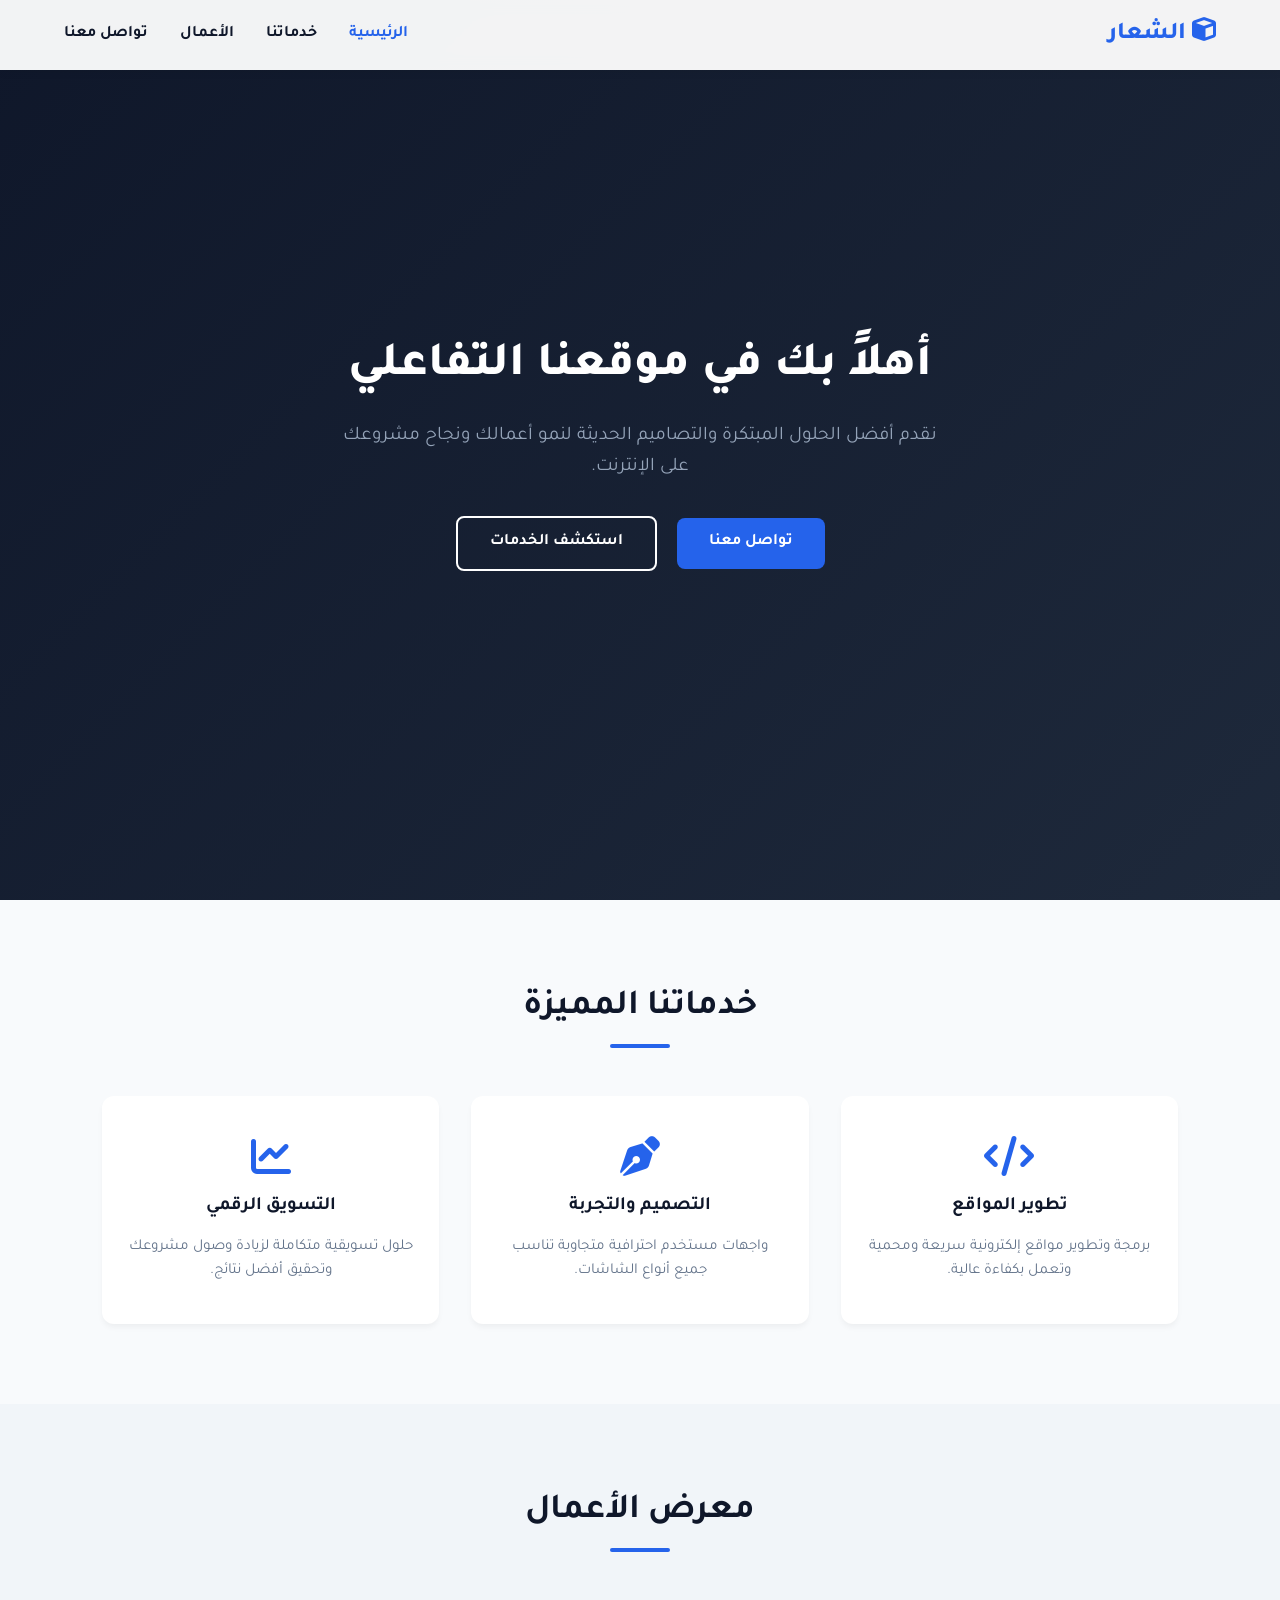
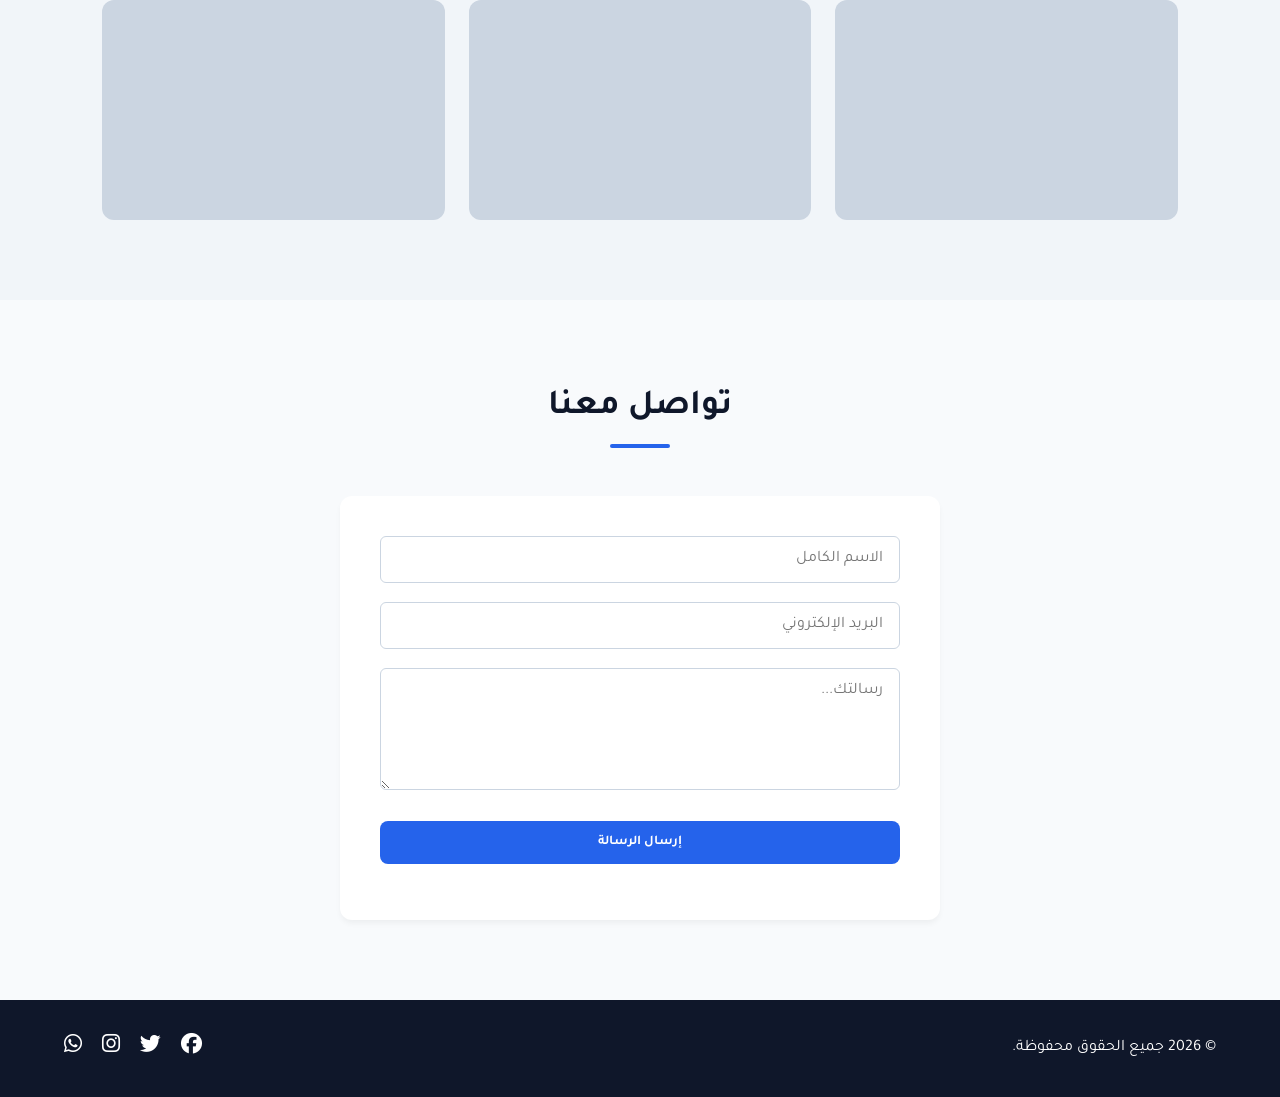
==== index.html @ 65fe2317 "Add files via upload" ====
<!DOCTYPE html>
<html lang="ar" dir="rtl">
<head>
    <meta charset="UTF-8">
    <meta name="viewport" content="width=device-width, initial-scale=1.0">
    <title>موقعي التفاعلي</title>
    <link rel="stylesheet" href="style.css">
    <!-- أيقونات FontAwesome -->
    <link rel="stylesheet" href="https://cdnjs.cloudflare.com/ajax/libs/font-awesome/6.4.0/css/all.min.css">
</head>
<body>

    <!-- شريط الملاحة Top Navigation Bar -->
    <nav class="navbar">
        <div class="logo">
            <i class="fa-solid fa-cube"></i> الشعار
        </div>
        <ul class="nav-links" id="navLinks">
            <li><a href="#home" class="active">الرئيسية</a></li>
            <li><a href="#services">خدماتنا</a></li>
            <li><a href="#portfolio">الأعمال</a></li>
            <li><a href="#contact">تواصل معنا</a></li>
        </ul>
        <div class="menu-toggle" id="mobileMenu">
            <i class="fa-solid fa-bars"></i>
        </div>
    </nav>

    <!-- قسم الهيرو / الواجهة الرئيسية -->
    <header id="home" class="hero">
        <div class="hero-content">
            <h1>أهلاً بك في موقعنا التفاعلي</h1>
            <p>نقدم أفضل الحلول المبتكرة والتصاميم الحديثة لنمو أعمالك ونجاح مشروعك على الإنترنت.</p>
            <div class="hero-buttons">
                <a href="#contact" class="btn btn-primary">تواصل معنا</a>
                <a href="#services" class="btn btn-secondary">استكشف الخدمات</a>
            </div>
        </div>
    </header>

    <!-- قسم الخدمات (بطاقات تفاعلية) -->
    <section id="services" class="section">
        <h2 class="section-title">خدماتنا المميزة</h2>
        <div class="cards-grid">
            <div class="card">
                <i class="fa-solid fa-code card-icon"></i>
                <h3>تطوير المواقع</h3>
                <p>برمجة وتطوير مواقع إلكترونية سريعة ومحمية وتعمل بكفاءة عالية.</p>
            </div>
            <div class="card">
                <i class="fa-solid fa-pen-nib card-icon"></i>
                <h3>التصميم والتجربة</h3>
                <p>واجهات مستخدم احترافية متجاوبة تناسب جميع أنواع الشاشات.</p>
            </div>
            <div class="card">
                <i class="fa-solid fa-chart-line card-icon"></i>
                <h3>التسويق الرقمي</h3>
                <p>حلول تسويقية متكاملة لزيادة وصول مشروعك وتحقيق أفضل نتائج.</p>
            </div>
        </div>
    </section>

    <!-- قسم المعرض / الأعمال -->
    <section id="portfolio" class="section bg-alt">
        <h2 class="section-title">معرض الأعمال</h2>
        <div class="portfolio-grid">
            <div class="portfolio-item">
                <div class="portfolio-overlay">
                    <h3>مشروع رقم 1</h3>
                    <p>تصميم هوية وتطبيق متكامل</p>
                </div>
            </div>
            <div class="portfolio-item">
                <div class="portfolio-overlay">
                    <h3>مشروع رقم 2</h3>
                    <p>منصة إلكترونية تفاعلية</p>
                </div>
            </div>
            <div class="portfolio-item">
                <div class="portfolio-overlay">
                    <h3>مشروع رقم 3</h3>
                    <p>واجهة نظام إدارة وتصفح</p>
                </div>
            </div>
        </div>
    </section>

    <!-- قسم التواصل (نموذج تفاعلي) -->
    <section id="contact" class="section">
        <h2 class="section-title">تواصل معنا</h2>
        <form class="contact-form" id="contactForm">
            <div class="input-group">
                <input type="text" id="name" placeholder="الاسم الكامل" required>
            </div>
            <div class="input-group">
                <input type="email" id="email" placeholder="البريد الإلكتروني" required>
            </div>
            <div class="input-group">
                <textarea id="message" rows="5" placeholder="رسالتك..." required></textarea>
            </div>
            <button type="submit" class="btn btn-primary btn-full">إرسال الرسالة</button>
            <p class="form-feedback" id="formFeedback"></p>
        </form>
    </section>

    <!-- الفوتر Footer -->
    <footer class="footer">
        <p>&copy; 2026 جميع الحقوق محفوظة.</p>
        <div class="social-links">
            <a href="#"><i class="fa-brands fa-facebook"></i></a>
            <a href="#"><i class="fa-brands fa-twitter"></i></a>
            <a href="#"><i class="fa-brands fa-instagram"></i></a>
            <a href="#"><i class="fa-brands fa-whatsapp"></i></a>
        </div>
    </footer>

    <script src="script.js"></script>
</body>
</html>
---- style.css ----
/* إعدادات الخطوط والمتغيرات العامة */
@import url('https://fonts.googleapis.com/css2?family=Tajawal:wght@400;500;700;800&display=swap');

:root {
    --primary-color: #2563eb;
    --primary-dark: #1d4ed8;
    --secondary-color: #0f172a;
    --bg-light: #f8fafc;
    --bg-white: #ffffff;
    --text-color: #334155;
    --text-light: #64748b;
    --transition: all 0.3s ease;
}

* {
    margin: 0;
    padding: 0;
    box-sizing: border-box;
    font-family: 'Tajawal', sans-serif;
}

html {
    scroll-behavior: smooth;
}

body {
    background-color: var(--bg-light);
    color: var(--text-color);
    line-height: 1.6;
}

/* شريط الملاحة */
.navbar {
    position: fixed;
    top: 0;
    width: 100%;
    display: flex;
    justify-content: space-between;
    align-items: center;
    padding: 1rem 5%;
    background-color: rgba(255, 255, 255, 0.95);
    backdrop-filter: blur(8px);
    box-shadow: 0 2px 10px rgba(0, 0, 0, 0.05);
    z-index: 1000;
}

.logo {
    font-size: 1.5rem;
    font-weight: 800;
    color: var(--primary-color);
}

.nav-links {
    display: flex;
    list-style: none;
    gap: 2rem;
}

.nav-links a {
    text-decoration: none;
    color: var(--secondary-color);
    font-weight: 600;
    transition: var(--transition);
}

.nav-links a:hover,
.nav-links a.active {
    color: var(--primary-color);
}

.menu-toggle {
    display: none;
    font-size: 1.5rem;
    cursor: pointer;
    color: var(--secondary-color);
}

/* قسم الهيرو */
.hero {
    height: 100vh;
    display: flex;
    justify-content: center;
    align-items: center;
    text-align: center;
    background: linear-gradient(135deg, #0f172a 0%, #1e293b 100%);
    color: #ffffff;
    padding: 0 1rem;
}

.hero-content h1 {
    font-size: 3rem;
    font-weight: 800;
    margin-bottom: 1rem;
}

.hero-content p {
    font-size: 1.2rem;
    color: #94a3b8;
    max-width: 600px;
    margin: 0 auto 2rem;
}

/* الأزرار العامة */
.btn {
    display: inline-block;
    padding: 0.8rem 2rem;
    border-radius: 8px;
    text-decoration: none;
    font-weight: 700;
    transition: var(--transition);
    border: none;
    cursor: pointer;
}

.btn-primary {
    background-color: var(--primary-color);
    color: white;
}

.btn-primary:hover {
    background-color: var(--primary-dark);
    transform: translateY(-2px);
}

.btn-secondary {
    background-color: transparent;
    color: white;
    border: 2px solid white;
    margin-right: 1rem;
}

.btn-secondary:hover {
    background-color: white;
    color: var(--secondary-color);
}

/* أقسام الموقع العامة */
.section {
    padding: 5rem 8%;
}

.bg-alt {
    background-color: #f1f5f9;
}

.section-title {
    text-align: center;
    font-size: 2.2rem;
    margin-bottom: 3rem;
    color: var(--secondary-color);
    position: relative;
}

.section-title::after {
    content: '';
    display: block;
    width: 60px;
    height: 4px;
    background-color: var(--primary-color);
    margin: 0.5rem auto 0;
    border-radius: 2px;
}

/* شبكة البطاقات (الخدمات) */
.cards-grid {
    display: grid;
    grid-template-columns: repeat(auto-fit, minmax(280px, 1fr));
    gap: 2rem;
}

.card {
    background: var(--bg-white);
    padding: 2.5rem 1.5rem;
    border-radius: 12px;
    text-align: center;
    box-shadow: 0 4px 6px -1px rgba(0,0,0,0.05);
    transition: var(--transition);
}

.card:hover {
    transform: translateY(-8px);
    box-shadow: 0 20px 25px -5px rgba(0,0,0,0.1);
}

.card-icon {
    font-size: 2.5rem;
    color: var(--primary-color);
    margin-bottom: 1rem;
}

.card h3 {
    margin-bottom: 0.8rem;
    color: var(--secondary-color);
}

.card p {
    color: var(--text-light);
    font-size: 0.95rem;
}

/* معرض الأعمال */
.portfolio-grid {
    display: grid;
    grid-template-columns: repeat(auto-fit, minmax(300px, 1fr));
    gap: 1.5rem;
}

.portfolio-item {
    height: 220px;
    background-color: #cbd5e1;
    border-radius: 12px;
    position: relative;
    overflow: hidden;
    background-size: cover;
    background-position: center;
}

.portfolio-overlay {
    position: absolute;
    top: 0; left: 0; right: 0; bottom: 0;
    background: rgba(15, 23, 42, 0.8);
    display: flex;
    flex-direction: column;
    justify-content: center;
    align-items: center;
    color: white;
    opacity: 0;
    transition: var(--transition);
}

.portfolio-item:hover .portfolio-overlay {
    opacity: 1;
}

/* نموذج التواصل */
.contact-form {
    max-width: 600px;
    margin: 0 auto;
    background: var(--bg-white);
    padding: 2.5rem;
    border-radius: 12px;
    box-shadow: 0 4px 6px -1px rgba(0,0,0,0.05);
}

.input-group {
    margin-bottom: 1.2rem;
}

.input-group input,
.input-group textarea {
    width: 100%;
    padding: 0.8rem 1rem;
    border: 1px solid #cbd5e1;
    border-radius: 6px;
    outline: none;
    font-size: 1rem;
    transition: var(--transition);
}

.input-group input:focus,
.input-group textarea:focus {
    border-color: var(--primary-color);
    box-shadow: 0 0 0 3px rgba(37, 99, 235, 0.2);
}

.btn-full {
    width: 100%;
}

.form-feedback {
    margin-top: 1rem;
    text-align: center;
    font-weight: 600;
}

/* الفوتر */
.footer {
    background-color: var(--secondary-color);
    color: white;
    padding: 2rem 5%;
    display: flex;
    justify-content: space-between;
    align-items: center;
    flex-wrap: wrap;
    gap: 1rem;
}

.social-links a {
    color: white;
    font-size: 1.3rem;
    margin-right: 1rem;
    transition: var(--transition);
}

.social-links a:hover {
    color: var(--primary-color);
}

/* تصميم تجاوب الجوال (Media Queries) */
@media (max-width: 768px) {
    .menu-toggle {
        display: block;
    }

    .nav-links {
        position: absolute;
        top: 100%;
        right: 0;
        width: 100%;
        background-color: var(--bg-white);
        flex-direction: column;
        align-items: center;
        padding: 1.5rem 0;
        gap: 1.5rem;
        box-shadow: 0 4px 6px rgba(0,0,0,0.1);
        display: none; /* إخفاء في وضع الجوال */
    }

    .nav-links.active {
        display: flex; /* إظهار القائمة عند الضغط على زر الجوال */
    }

    .hero-content h1 {
        font-size: 2rem;
    }

    .btn-secondary {
        margin-right: 0;
        margin-top: 0.8rem;
    }

    .footer {
        flex-direction: column;
        text-align: center;
    }
}
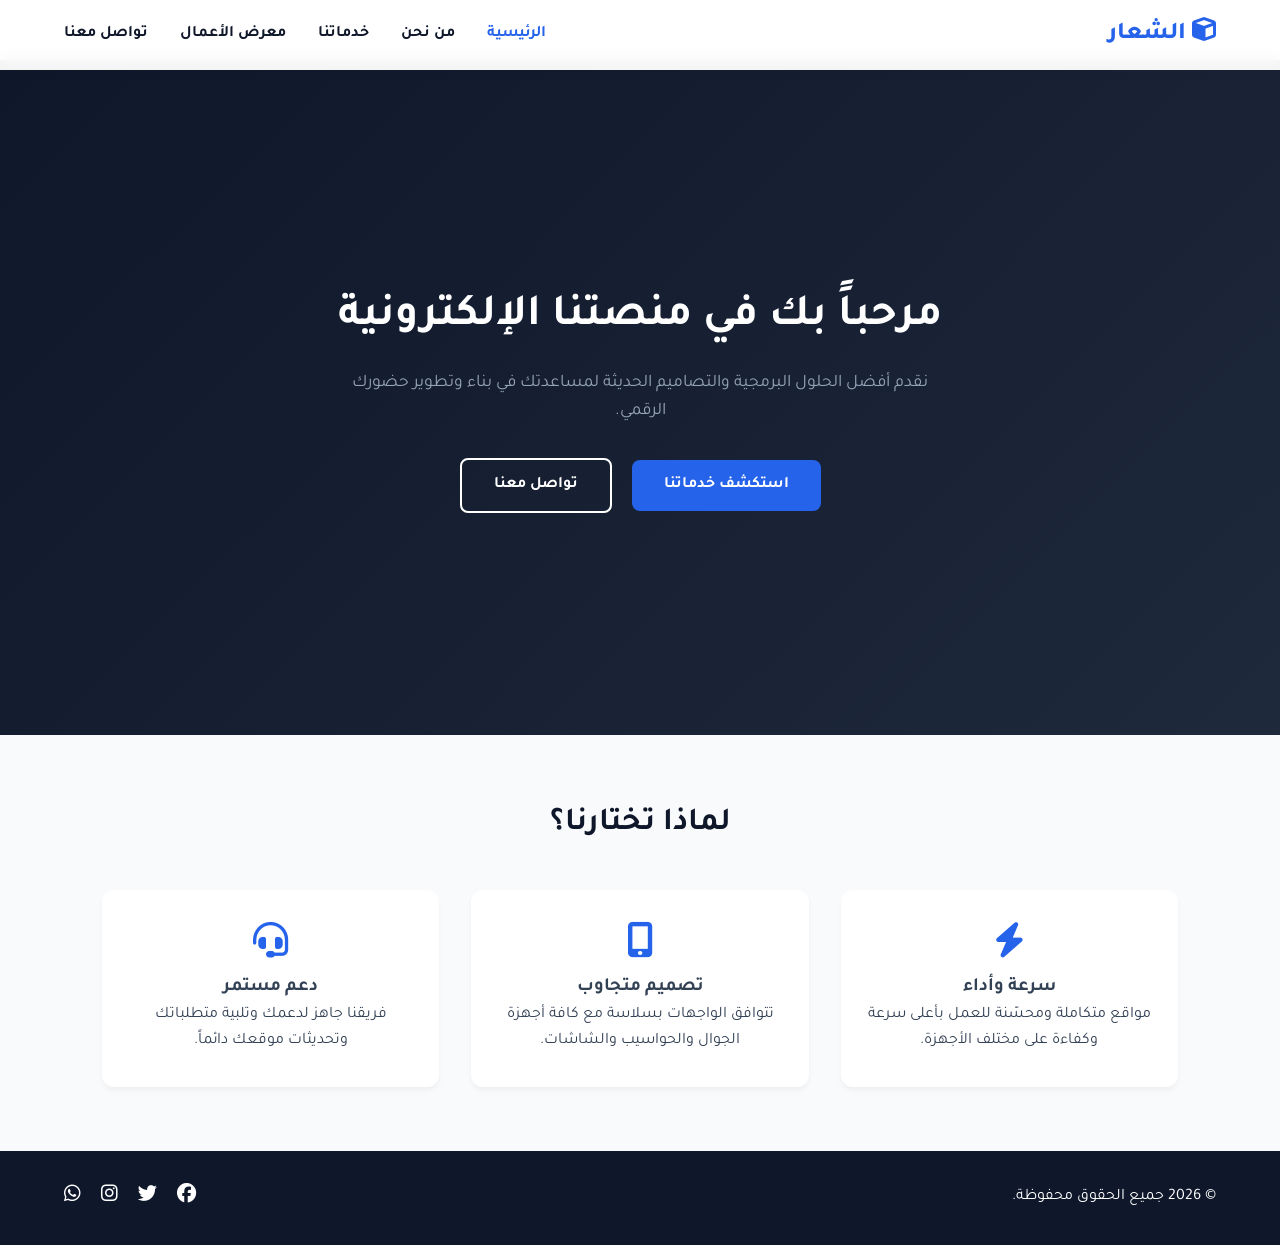
==== commit b4d98184: "Add files via upload" ====
--- a/index.html
+++ b/index.html
@@ -3,107 +3,64 @@
 <head>
     <meta charset="UTF-8">
     <meta name="viewport" content="width=device-width, initial-scale=1.0">
-    <title>موقعي التفاعلي</title>
+    <title>الرئيسية - موقعي</title>
     <link rel="stylesheet" href="style.css">
-    <!-- أيقونات FontAwesome -->
     <link rel="stylesheet" href="https://cdnjs.cloudflare.com/ajax/libs/font-awesome/6.4.0/css/all.min.css">
 </head>
 <body>
 
-    <!-- شريط الملاحة Top Navigation Bar -->
+    <!-- Header / Navbar -->
     <nav class="navbar">
         <div class="logo">
-            <i class="fa-solid fa-cube"></i> الشعار
+            <a href="index.html"><i class="fa-solid fa-cube"></i> الشعار</a>
         </div>
         <ul class="nav-links" id="navLinks">
-            <li><a href="#home" class="active">الرئيسية</a></li>
-            <li><a href="#services">خدماتنا</a></li>
-            <li><a href="#portfolio">الأعمال</a></li>
-            <li><a href="#contact">تواصل معنا</a></li>
+            <li><a href="index.html" class="active">الرئيسية</a></li>
+            <li><a href="about.html">من نحن</a></li>
+            <li><a href="services.html">خدماتنا</a></li>
+            <li><a href="portfolio.html">معرض الأعمال</a></li>
+            <li><a href="contact.html">تواصل معنا</a></li>
         </ul>
         <div class="menu-toggle" id="mobileMenu">
             <i class="fa-solid fa-bars"></i>
         </div>
     </nav>
 
-    <!-- قسم الهيرو / الواجهة الرئيسية -->
-    <header id="home" class="hero">
+    <!-- Hero Section -->
+    <header class="hero">
         <div class="hero-content">
-            <h1>أهلاً بك في موقعنا التفاعلي</h1>
-            <p>نقدم أفضل الحلول المبتكرة والتصاميم الحديثة لنمو أعمالك ونجاح مشروعك على الإنترنت.</p>
+            <h1>مرحباً بك في منصتنا الإلكترونية</h1>
+            <p>نقدم أفضل الحلول البرمجية والتصاميم الحديثة لمساعدتك في بناء وتطوير حضورك الرقمي.</p>
             <div class="hero-buttons">
-                <a href="#contact" class="btn btn-primary">تواصل معنا</a>
-                <a href="#services" class="btn btn-secondary">استكشف الخدمات</a>
+                <a href="services.html" class="btn btn-primary">استكشف خدماتنا</a>
+                <a href="contact.html" class="btn btn-secondary">تواصل معنا</a>
             </div>
         </div>
     </header>
 
-    <!-- قسم الخدمات (بطاقات تفاعلية) -->
-    <section id="services" class="section">
-        <h2 class="section-title">خدماتنا المميزة</h2>
+    <!-- Features Section -->
+    <section class="section">
+        <h2 class="section-title">لماذا تختارنا؟</h2>
         <div class="cards-grid">
             <div class="card">
-                <i class="fa-solid fa-code card-icon"></i>
-                <h3>تطوير المواقع</h3>
-                <p>برمجة وتطوير مواقع إلكترونية سريعة ومحمية وتعمل بكفاءة عالية.</p>
+                <i class="fa-solid fa-bolt card-icon"></i>
+                <h3>سرعة وأداء</h3>
+                <p>مواقع متكاملة ومحسّنة للعمل بأعلى سرعة وكفاءة على مختلف الأجهزة.</p>
             </div>
             <div class="card">
-                <i class="fa-solid fa-pen-nib card-icon"></i>
-                <h3>التصميم والتجربة</h3>
-                <p>واجهات مستخدم احترافية متجاوبة تناسب جميع أنواع الشاشات.</p>
+                <i class="fa-solid fa-mobile-screen-button card-icon"></i>
+                <h3>تصميم متجاوب</h3>
+                <p>تتوافق الواجهات بسلاسة مع كافة أجهزة الجوال والحواسيب والشاشات.</p>
             </div>
             <div class="card">
-                <i class="fa-solid fa-chart-line card-icon"></i>
-                <h3>التسويق الرقمي</h3>
-                <p>حلول تسويقية متكاملة لزيادة وصول مشروعك وتحقيق أفضل نتائج.</p>
+                <i class="fa-solid fa-headset card-icon"></i>
+                <h3>دعم مستمر</h3>
+                <p>فريقنا جاهز لدعمك وتلبية متطلباتك وتحديثات موقعك دائماً.</p>
             </div>
         </div>
     </section>
 
-    <!-- قسم المعرض / الأعمال -->
-    <section id="portfolio" class="section bg-alt">
-        <h2 class="section-title">معرض الأعمال</h2>
-        <div class="portfolio-grid">
-            <div class="portfolio-item">
-                <div class="portfolio-overlay">
-                    <h3>مشروع رقم 1</h3>
-                    <p>تصميم هوية وتطبيق متكامل</p>
-                </div>
-            </div>
-            <div class="portfolio-item">
-                <div class="portfolio-overlay">
-                    <h3>مشروع رقم 2</h3>
-                    <p>منصة إلكترونية تفاعلية</p>
-                </div>
-            </div>
-            <div class="portfolio-item">
-                <div class="portfolio-overlay">
-                    <h3>مشروع رقم 3</h3>
-                    <p>واجهة نظام إدارة وتصفح</p>
-                </div>
-            </div>
-        </div>
-    </section>
-
-    <!-- قسم التواصل (نموذج تفاعلي) -->
-    <section id="contact" class="section">
-        <h2 class="section-title">تواصل معنا</h2>
-        <form class="contact-form" id="contactForm">
-            <div class="input-group">
-                <input type="text" id="name" placeholder="الاسم الكامل" required>
-            </div>
-            <div class="input-group">
-                <input type="email" id="email" placeholder="البريد الإلكتروني" required>
-            </div>
-            <div class="input-group">
-                <textarea id="message" rows="5" placeholder="رسالتك..." required></textarea>
-            </div>
-            <button type="submit" class="btn btn-primary btn-full">إرسال الرسالة</button>
-            <p class="form-feedback" id="formFeedback"></p>
-        </form>
-    </section>
-
-    <!-- الفوتر Footer -->
+    <!-- Footer -->
     <footer class="footer">
         <p>&copy; 2026 جميع الحقوق محفوظة.</p>
         <div class="social-links">
--- a/style.css
+++ b/style.css
@@ -1,4 +1,3 @@
-/* إعدادات الخطوط والمتغيرات العامة */
 @import url('https://fonts.googleapis.com/css2?family=Tajawal:wght@400;500;700;800&display=swap');
 
 :root {
@@ -19,17 +18,16 @@
     font-family: 'Tajawal', sans-serif;
 }
 
-html {
-    scroll-behavior: smooth;
-}
-
 body {
     background-color: var(--bg-light);
     color: var(--text-color);
     line-height: 1.6;
-}
-
-/* شريط الملاحة */
+    display: flex;
+    flex-direction: column;
+    min-height: 100vh;
+}
+
+/* Navbar */
 .navbar {
     position: fixed;
     top: 0;
@@ -44,10 +42,11 @@
     z-index: 1000;
 }
 
-.logo {
+.logo a {
     font-size: 1.5rem;
     font-weight: 800;
     color: var(--primary-color);
+    text-decoration: none;
 }
 
 .nav-links {
@@ -75,32 +74,50 @@
     color: var(--secondary-color);
 }
 
-/* قسم الهيرو */
+/* Hero Section */
 .hero {
-    height: 100vh;
+    height: 75vh;
     display: flex;
     justify-content: center;
     align-items: center;
     text-align: center;
     background: linear-gradient(135deg, #0f172a 0%, #1e293b 100%);
-    color: #ffffff;
+    color: white;
     padding: 0 1rem;
+    margin-top: 60px;
 }
 
 .hero-content h1 {
-    font-size: 3rem;
-    font-weight: 800;
+    font-size: 2.8rem;
     margin-bottom: 1rem;
 }
 
 .hero-content p {
-    font-size: 1.2rem;
+    font-size: 1.1rem;
     color: #94a3b8;
     max-width: 600px;
     margin: 0 auto 2rem;
 }
 
-/* الأزرار العامة */
+/* Internal Page Banner */
+.page-banner {
+    background: linear-gradient(135deg, #0f172a 0%, #1e293b 100%);
+    color: white;
+    text-align: center;
+    padding: 5rem 1rem 3rem;
+    margin-top: 60px;
+}
+
+.page-banner h1 {
+    font-size: 2.4rem;
+    margin-bottom: 0.5rem;
+}
+
+.page-banner p {
+    color: #94a3b8;
+}
+
+/* Buttons */
 .btn {
     display: inline-block;
     padding: 0.8rem 2rem;
@@ -119,7 +136,6 @@
 
 .btn-primary:hover {
     background-color: var(--primary-dark);
-    transform: translateY(-2px);
 }
 
 .btn-secondary {
@@ -134,43 +150,29 @@
     color: var(--secondary-color);
 }
 
-/* أقسام الموقع العامة */
+/* Common Section */
 .section {
-    padding: 5rem 8%;
-}
-
-.bg-alt {
-    background-color: #f1f5f9;
+    padding: 4rem 8%;
+    flex: 1;
 }
 
 .section-title {
     text-align: center;
-    font-size: 2.2rem;
-    margin-bottom: 3rem;
+    font-size: 2rem;
+    margin-bottom: 2.5rem;
     color: var(--secondary-color);
-    position: relative;
-}
-
-.section-title::after {
-    content: '';
-    display: block;
-    width: 60px;
-    height: 4px;
-    background-color: var(--primary-color);
-    margin: 0.5rem auto 0;
-    border-radius: 2px;
-}
-
-/* شبكة البطاقات (الخدمات) */
+}
+
+/* Grid & Cards */
 .cards-grid {
     display: grid;
-    grid-template-columns: repeat(auto-fit, minmax(280px, 1fr));
+    grid-template-columns: repeat(auto-fit, minmax(250px, 1fr));
     gap: 2rem;
 }
 
 .card {
     background: var(--bg-white);
-    padding: 2.5rem 1.5rem;
+    padding: 2rem 1.5rem;
     border-radius: 12px;
     text-align: center;
     box-shadow: 0 4px 6px -1px rgba(0,0,0,0.05);
@@ -178,30 +180,30 @@
 }
 
 .card:hover {
-    transform: translateY(-8px);
-    box-shadow: 0 20px 25px -5px rgba(0,0,0,0.1);
+    transform: translateY(-5px);
+    box-shadow: 0 10px 15px -3px rgba(0,0,0,0.1);
 }
 
 .card-icon {
-    font-size: 2.5rem;
+    font-size: 2.2rem;
     color: var(--primary-color);
     margin-bottom: 1rem;
 }
 
-.card h3 {
-    margin-bottom: 0.8rem;
-    color: var(--secondary-color);
-}
-
-.card p {
-    color: var(--text-light);
-    font-size: 0.95rem;
-}
-
-/* معرض الأعمال */
+/* About Container */
+.about-container {
+    max-width: 800px;
+    margin: 0 auto;
+    background: white;
+    padding: 2.5rem;
+    border-radius: 12px;
+    box-shadow: 0 4px 6px -1px rgba(0,0,0,0.05);
+}
+
+/* Portfolio Grid */
 .portfolio-grid {
     display: grid;
-    grid-template-columns: repeat(auto-fit, minmax(300px, 1fr));
+    grid-template-columns: repeat(auto-fit, minmax(280px, 1fr));
     gap: 1.5rem;
 }
 
@@ -211,14 +213,12 @@
     border-radius: 12px;
     position: relative;
     overflow: hidden;
-    background-size: cover;
-    background-position: center;
 }
 
 .portfolio-overlay {
     position: absolute;
     top: 0; left: 0; right: 0; bottom: 0;
-    background: rgba(15, 23, 42, 0.8);
+    background: rgba(15, 23, 42, 0.85);
     display: flex;
     flex-direction: column;
     justify-content: center;
@@ -232,9 +232,9 @@
     opacity: 1;
 }
 
-/* نموذج التواصل */
+/* Form */
 .contact-form {
-    max-width: 600px;
+    max-width: 550px;
     margin: 0 auto;
     background: var(--bg-white);
     padding: 2.5rem;
@@ -254,13 +254,11 @@
     border-radius: 6px;
     outline: none;
     font-size: 1rem;
-    transition: var(--transition);
 }
 
 .input-group input:focus,
 .input-group textarea:focus {
     border-color: var(--primary-color);
-    box-shadow: 0 0 0 3px rgba(37, 99, 235, 0.2);
 }
 
 .btn-full {
@@ -273,7 +271,7 @@
     font-weight: 600;
 }
 
-/* الفوتر */
+/* Footer */
 .footer {
     background-color: var(--secondary-color);
     color: white;
@@ -282,21 +280,16 @@
     justify-content: space-between;
     align-items: center;
     flex-wrap: wrap;
-    gap: 1rem;
+    margin-top: auto;
 }
 
 .social-links a {
     color: white;
-    font-size: 1.3rem;
+    font-size: 1.2rem;
     margin-right: 1rem;
-    transition: var(--transition);
-}
-
-.social-links a:hover {
-    color: var(--primary-color);
-}
-
-/* تصميم تجاوب الجوال (Media Queries) */
+}
+
+/* Media Queries */
 @media (max-width: 768px) {
     .menu-toggle {
         display: block;
@@ -313,11 +306,11 @@
         padding: 1.5rem 0;
         gap: 1.5rem;
         box-shadow: 0 4px 6px rgba(0,0,0,0.1);
-        display: none; /* إخفاء في وضع الجوال */
+        display: none;
     }
 
     .nav-links.active {
-        display: flex; /* إظهار القائمة عند الضغط على زر الجوال */
+        display: flex;
     }
 
     .hero-content h1 {
@@ -331,6 +324,7 @@
 
     .footer {
         flex-direction: column;
+        gap: 1rem;
         text-align: center;
     }
 }
